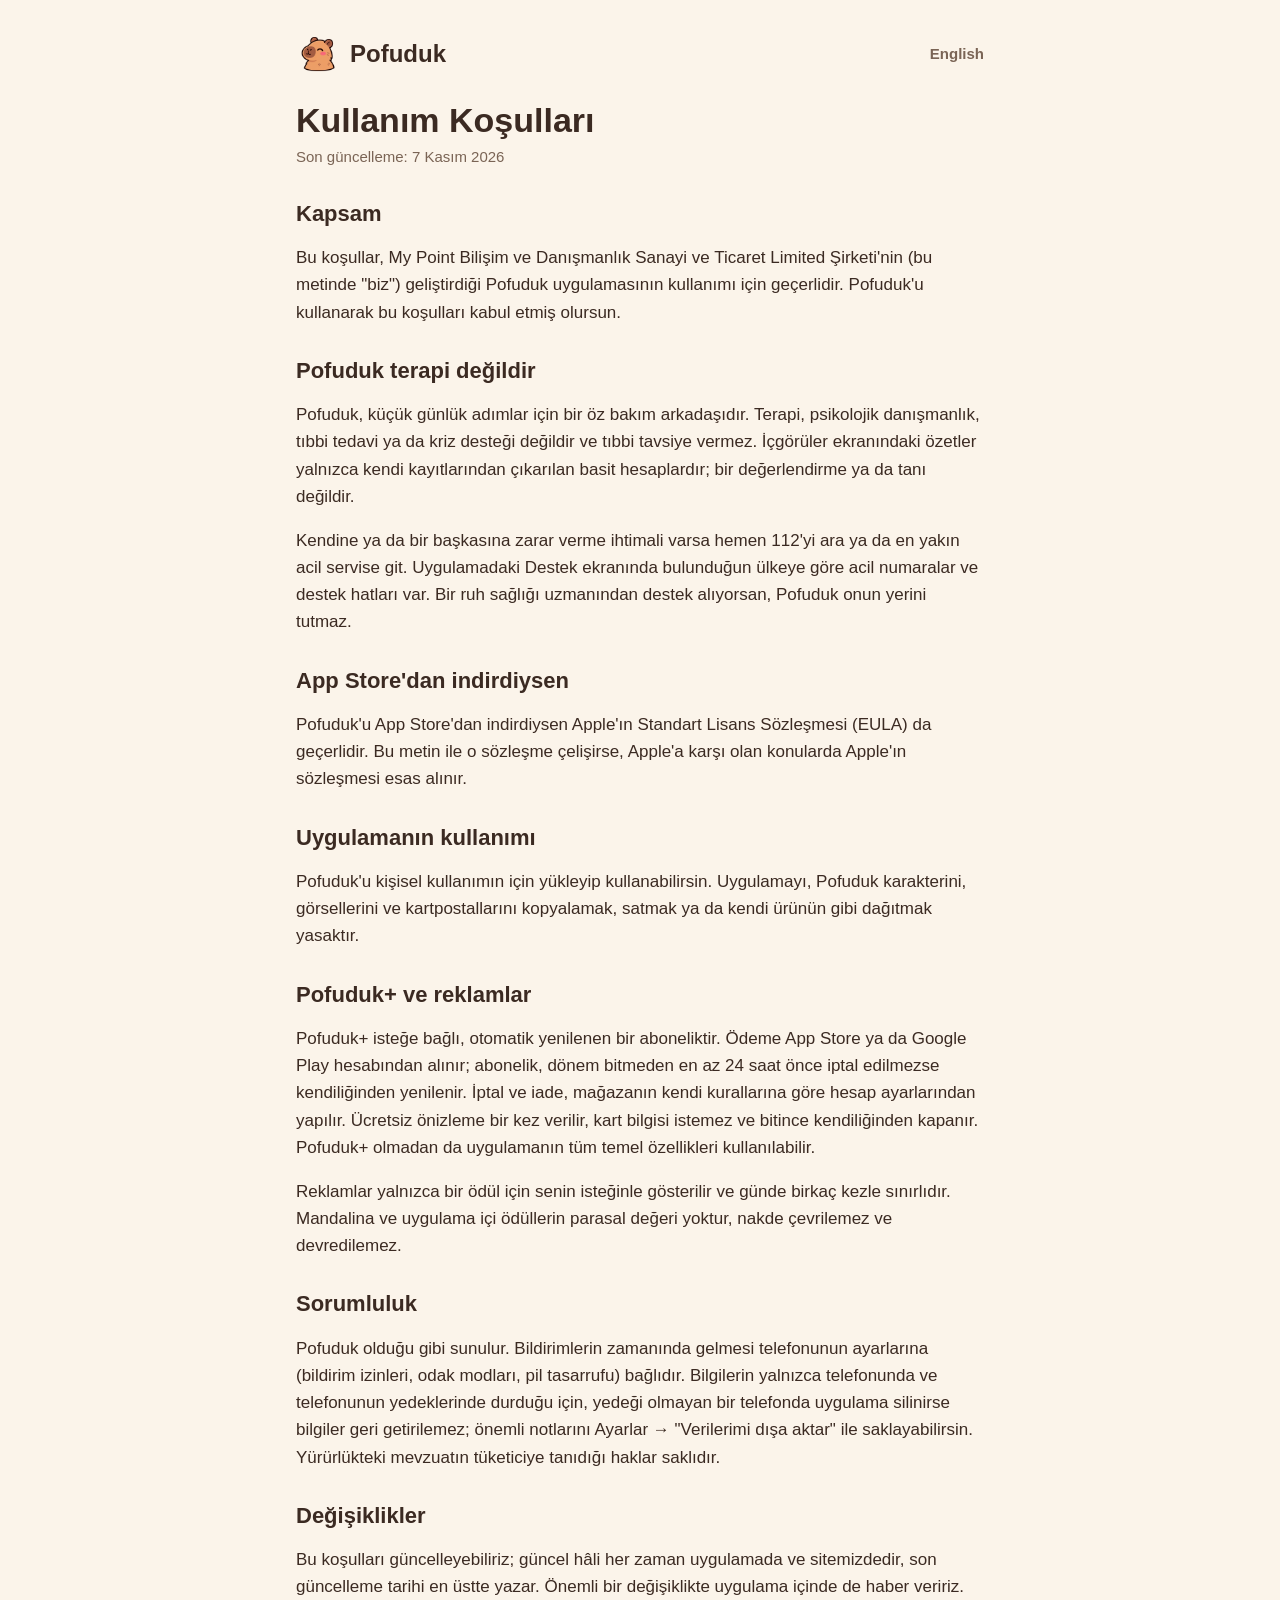
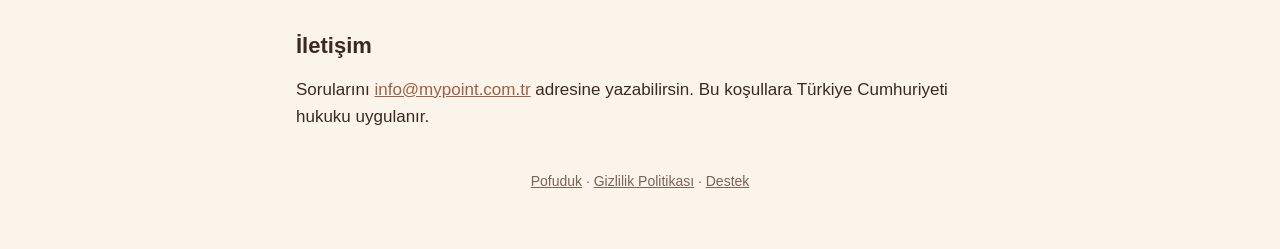
==== kosullar/index.html @ efd99e60 "Pofuduk gizlilik, koşullar ve destek sayfaları" ====
<!doctype html>
<html lang="tr">
  <head>
    <meta charset="utf-8" />
    <meta name="viewport" content="width=device-width, initial-scale=1" />
    <title>Kullanım Koşulları · Pofuduk</title>
    <meta name="description" content="Kullanım Koşulları" />
    <link rel="icon" href="../favicon.png" />
    <link rel="stylesheet" href="../style.css" />
    <link rel="alternate" hreflang="en" href="/en/terms/" />
  </head>
  <body>
    <main>
      <header>
        <a class="brand" href="/"><img src="../icon.png" alt="" />Pofuduk</a>
        <a class="lang" href="/en/terms/" lang="en">English</a>
      </header>
      <h1>Kullanım Koşulları</h1>
      <p class="updated">Son güncelleme: 7 Kasım 2026</p>
      <h2>Kapsam</h2>
      <p>Bu koşullar, My Point Bilişim ve Danışmanlık Sanayi ve Ticaret Limited Şirketi'nin (bu metinde &quot;biz&quot;) geliştirdiği Pofuduk uygulamasının kullanımı için geçerlidir. Pofuduk'u kullanarak bu koşulları kabul etmiş olursun.</p>
      <h2>Pofuduk terapi değildir</h2>
      <p>Pofuduk, küçük günlük adımlar için bir öz bakım arkadaşıdır. Terapi, psikolojik danışmanlık, tıbbi tedavi ya da kriz desteği değildir ve tıbbi tavsiye vermez. İçgörüler ekranındaki özetler yalnızca kendi kayıtlarından çıkarılan basit hesaplardır; bir değerlendirme ya da tanı değildir.</p>
      <p>Kendine ya da bir başkasına zarar verme ihtimali varsa hemen 112'yi ara ya da en yakın acil servise git. Uygulamadaki Destek ekranında bulunduğun ülkeye göre acil numaralar ve destek hatları var. Bir ruh sağlığı uzmanından destek alıyorsan, Pofuduk onun yerini tutmaz.</p>
      <h2>App Store'dan indirdiysen</h2>
      <p>Pofuduk'u App Store'dan indirdiysen Apple'ın Standart Lisans Sözleşmesi (EULA) da geçerlidir. Bu metin ile o sözleşme çelişirse, Apple'a karşı olan konularda Apple'ın sözleşmesi esas alınır.</p>
      <h2>Uygulamanın kullanımı</h2>
      <p>Pofuduk'u kişisel kullanımın için yükleyip kullanabilirsin. Uygulamayı, Pofuduk karakterini, görsellerini ve kartpostallarını kopyalamak, satmak ya da kendi ürünün gibi dağıtmak yasaktır.</p>
      <h2>Pofuduk+ ve reklamlar</h2>
      <p>Pofuduk+ isteğe bağlı, otomatik yenilenen bir aboneliktir. Ödeme App Store ya da Google Play hesabından alınır; abonelik, dönem bitmeden en az 24 saat önce iptal edilmezse kendiliğinden yenilenir. İptal ve iade, mağazanın kendi kurallarına göre hesap ayarlarından yapılır. Ücretsiz önizleme bir kez verilir, kart bilgisi istemez ve bitince kendiliğinden kapanır. Pofuduk+ olmadan da uygulamanın tüm temel özellikleri kullanılabilir.</p>
      <p>Reklamlar yalnızca bir ödül için senin isteğinle gösterilir ve günde birkaç kezle sınırlıdır. Mandalina ve uygulama içi ödüllerin parasal değeri yoktur, nakde çevrilemez ve devredilemez.</p>
      <h2>Sorumluluk</h2>
      <p>Pofuduk olduğu gibi sunulur. Bildirimlerin zamanında gelmesi telefonunun ayarlarına (bildirim izinleri, odak modları, pil tasarrufu) bağlıdır. Bilgilerin yalnızca telefonunda ve telefonunun yedeklerinde durduğu için, yedeği olmayan bir telefonda uygulama silinirse bilgiler geri getirilemez; önemli notlarını Ayarlar → &quot;Verilerimi dışa aktar&quot; ile saklayabilirsin. Yürürlükteki mevzuatın tüketiciye tanıdığı haklar saklıdır.</p>
      <h2>Değişiklikler</h2>
      <p>Bu koşulları güncelleyebiliriz; güncel hâli her zaman uygulamada ve sitemizdedir, son güncelleme tarihi en üstte yazar. Önemli bir değişiklikte uygulama içinde de haber veririz.</p>
      <h2>İletişim</h2>
      <p>Sorularını <a href="mailto:info@mypoint.com.tr">info@mypoint.com.tr</a> adresine yazabilirsin. Bu koşullara Türkiye Cumhuriyeti hukuku uygulanır.</p>
      <footer><a href="/">Pofuduk</a> · <a href="/gizlilik/">Gizlilik Politikası</a> · <a href="/destek/">Destek</a></footer>
    </main>
  </body>
</html>
---- style.css ----
/* Same palette as the app (src/theme/colors.ts). System fonts only: no font CDN, nothing to track. */
:root {
  --background: #fbf4ea;
  --surface: #ffffff;
  --ink: #3b2a22;
  --muted: #7a6455;
  --link: #a15f45;
  --accent-soft: #f3e2cb;
}

* {
  box-sizing: border-box;
}

body {
  margin: 0;
  background: var(--background);
  color: var(--ink);
  font: 17px/1.6 -apple-system, BlinkMacSystemFont, 'Segoe UI', Roboto, sans-serif;
}

main {
  max-width: 720px;
  margin: 0 auto;
  padding: 32px 16px 56px;
}

header {
  display: flex;
  align-items: center;
  justify-content: space-between;
  gap: 12px;
  margin-bottom: 24px;
}

.brand {
  display: flex;
  align-items: center;
  gap: 10px;
  color: var(--ink);
  text-decoration: none;
  font: 800 24px/1 ui-rounded, 'SF Pro Rounded', -apple-system, sans-serif;
}

.brand img {
  width: 44px;
  height: 44px;
  border-radius: 11px;
}

.lang {
  color: var(--muted);
  font-size: 15px;
  font-weight: 600;
  text-decoration: none;
}

h1,
h2 {
  font-family: ui-rounded, 'SF Pro Rounded', -apple-system, sans-serif;
  font-weight: 800;
  line-height: 1.2;
}

h1 {
  font-size: 34px;
  margin: 0 0 4px;
}

h2 {
  font-size: 22px;
  margin: 32px 0 8px;
}

.updated {
  color: var(--muted);
  font-size: 15px;
  margin: 0 0 20px;
}

.card {
  background: var(--surface);
  border-radius: 20px;
  padding: 20px 22px;
}

.summary {
  background: var(--accent-soft);
  border-radius: 20px;
  padding: 18px 22px;
  font-weight: 600;
}

a {
  color: var(--link);
}

ul {
  padding-left: 22px;
}

li {
  margin: 4px 0;
}

details {
  background: var(--surface);
  border-radius: 16px;
  padding: 14px 18px;
  margin: 10px 0;
}

summary {
  cursor: pointer;
  font-weight: 700;
}

details p {
  margin: 10px 0 0;
}

.links {
  display: grid;
  gap: 12px;
  margin-top: 24px;
}

.links a {
  display: block;
  background: var(--surface);
  border-radius: 16px;
  padding: 16px 20px;
  color: var(--ink);
  font-weight: 700;
  text-decoration: none;
}

.hero {
  text-align: center;
  padding-top: 24px;
}

.hero img {
  width: 128px;
  height: 128px;
  border-radius: 30px;
}

.hero p {
  color: var(--muted);
}

footer {
  margin-top: 40px;
  color: var(--muted);
  font-size: 14px;
  text-align: center;
}

footer a {
  color: var(--muted);
}
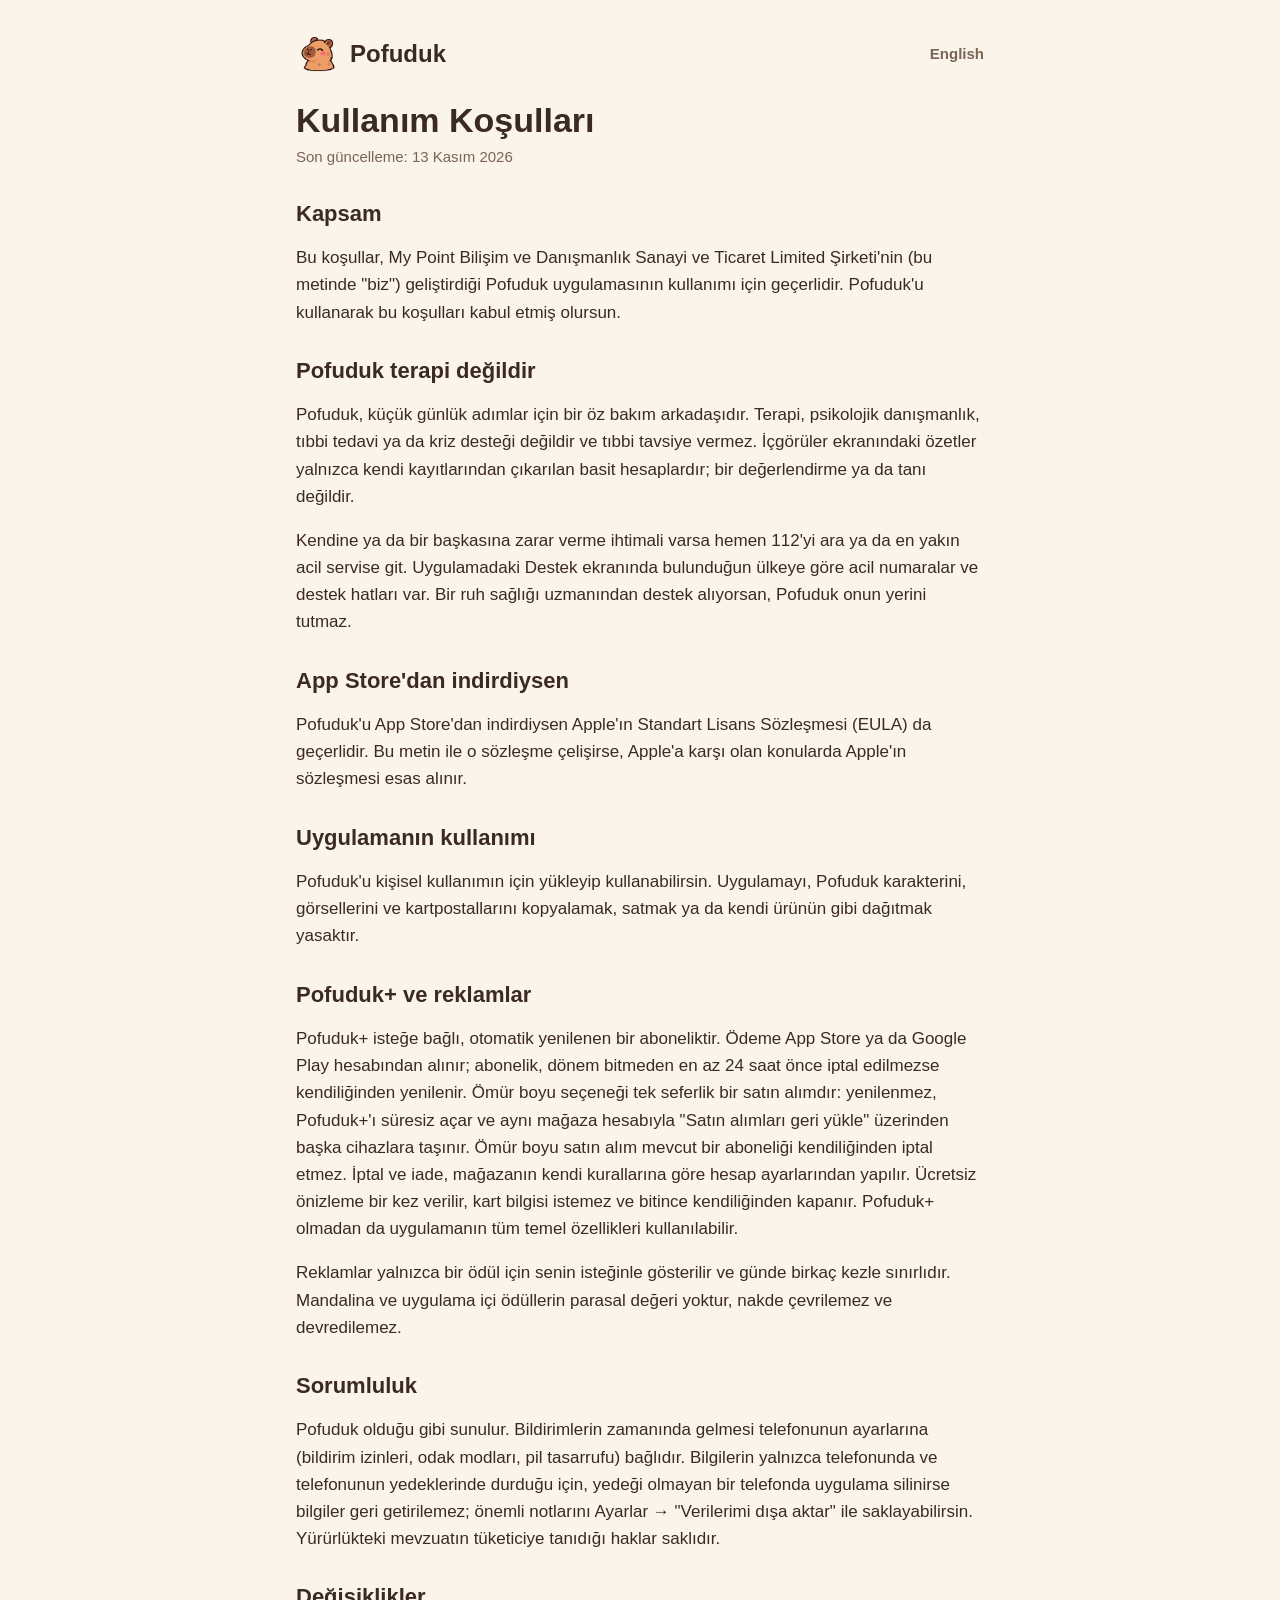
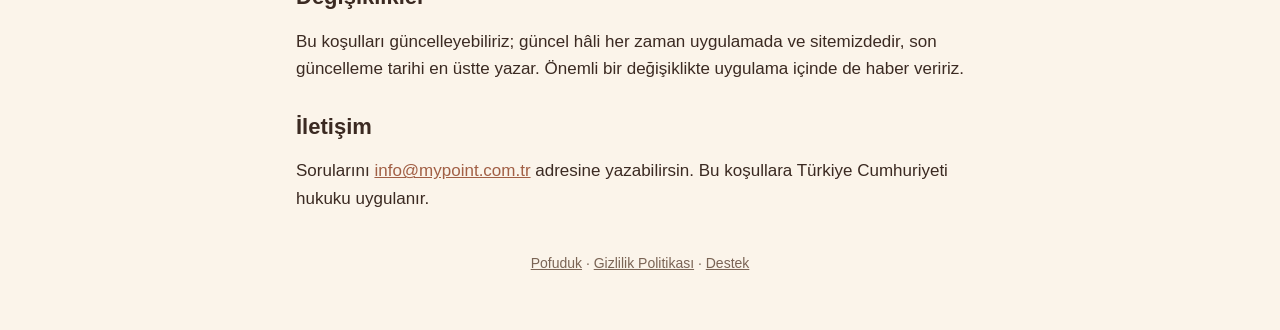
==== commit 7a6b4dab: "Koşullar: ömür boyu Pofuduk+ satın alımı" ====
--- a/kosullar/index.html
+++ b/kosullar/index.html
@@ -16,7 +16,7 @@
         <a class="lang" href="/en/terms/" lang="en">English</a>
       </header>
       <h1>Kullanım Koşulları</h1>
-      <p class="updated">Son güncelleme: 7 Kasım 2026</p>
+      <p class="updated">Son güncelleme: 13 Kasım 2026</p>
       <h2>Kapsam</h2>
       <p>Bu koşullar, My Point Bilişim ve Danışmanlık Sanayi ve Ticaret Limited Şirketi'nin (bu metinde &quot;biz&quot;) geliştirdiği Pofuduk uygulamasının kullanımı için geçerlidir. Pofuduk'u kullanarak bu koşulları kabul etmiş olursun.</p>
       <h2>Pofuduk terapi değildir</h2>
@@ -27,7 +27,7 @@
       <h2>Uygulamanın kullanımı</h2>
       <p>Pofuduk'u kişisel kullanımın için yükleyip kullanabilirsin. Uygulamayı, Pofuduk karakterini, görsellerini ve kartpostallarını kopyalamak, satmak ya da kendi ürünün gibi dağıtmak yasaktır.</p>
       <h2>Pofuduk+ ve reklamlar</h2>
-      <p>Pofuduk+ isteğe bağlı, otomatik yenilenen bir aboneliktir. Ödeme App Store ya da Google Play hesabından alınır; abonelik, dönem bitmeden en az 24 saat önce iptal edilmezse kendiliğinden yenilenir. İptal ve iade, mağazanın kendi kurallarına göre hesap ayarlarından yapılır. Ücretsiz önizleme bir kez verilir, kart bilgisi istemez ve bitince kendiliğinden kapanır. Pofuduk+ olmadan da uygulamanın tüm temel özellikleri kullanılabilir.</p>
+      <p>Pofuduk+ isteğe bağlı, otomatik yenilenen bir aboneliktir. Ödeme App Store ya da Google Play hesabından alınır; abonelik, dönem bitmeden en az 24 saat önce iptal edilmezse kendiliğinden yenilenir. Ömür boyu seçeneği tek seferlik bir satın alımdır: yenilenmez, Pofuduk+'ı süresiz açar ve aynı mağaza hesabıyla &quot;Satın alımları geri yükle&quot; üzerinden başka cihazlara taşınır. Ömür boyu satın alım mevcut bir aboneliği kendiliğinden iptal etmez. İptal ve iade, mağazanın kendi kurallarına göre hesap ayarlarından yapılır. Ücretsiz önizleme bir kez verilir, kart bilgisi istemez ve bitince kendiliğinden kapanır. Pofuduk+ olmadan da uygulamanın tüm temel özellikleri kullanılabilir.</p>
       <p>Reklamlar yalnızca bir ödül için senin isteğinle gösterilir ve günde birkaç kezle sınırlıdır. Mandalina ve uygulama içi ödüllerin parasal değeri yoktur, nakde çevrilemez ve devredilemez.</p>
       <h2>Sorumluluk</h2>
       <p>Pofuduk olduğu gibi sunulur. Bildirimlerin zamanında gelmesi telefonunun ayarlarına (bildirim izinleri, odak modları, pil tasarrufu) bağlıdır. Bilgilerin yalnızca telefonunda ve telefonunun yedeklerinde durduğu için, yedeği olmayan bir telefonda uygulama silinirse bilgiler geri getirilemez; önemli notlarını Ayarlar → &quot;Verilerimi dışa aktar&quot; ile saklayabilirsin. Yürürlükteki mevzuatın tüketiciye tanıdığı haklar saklıdır.</p>
